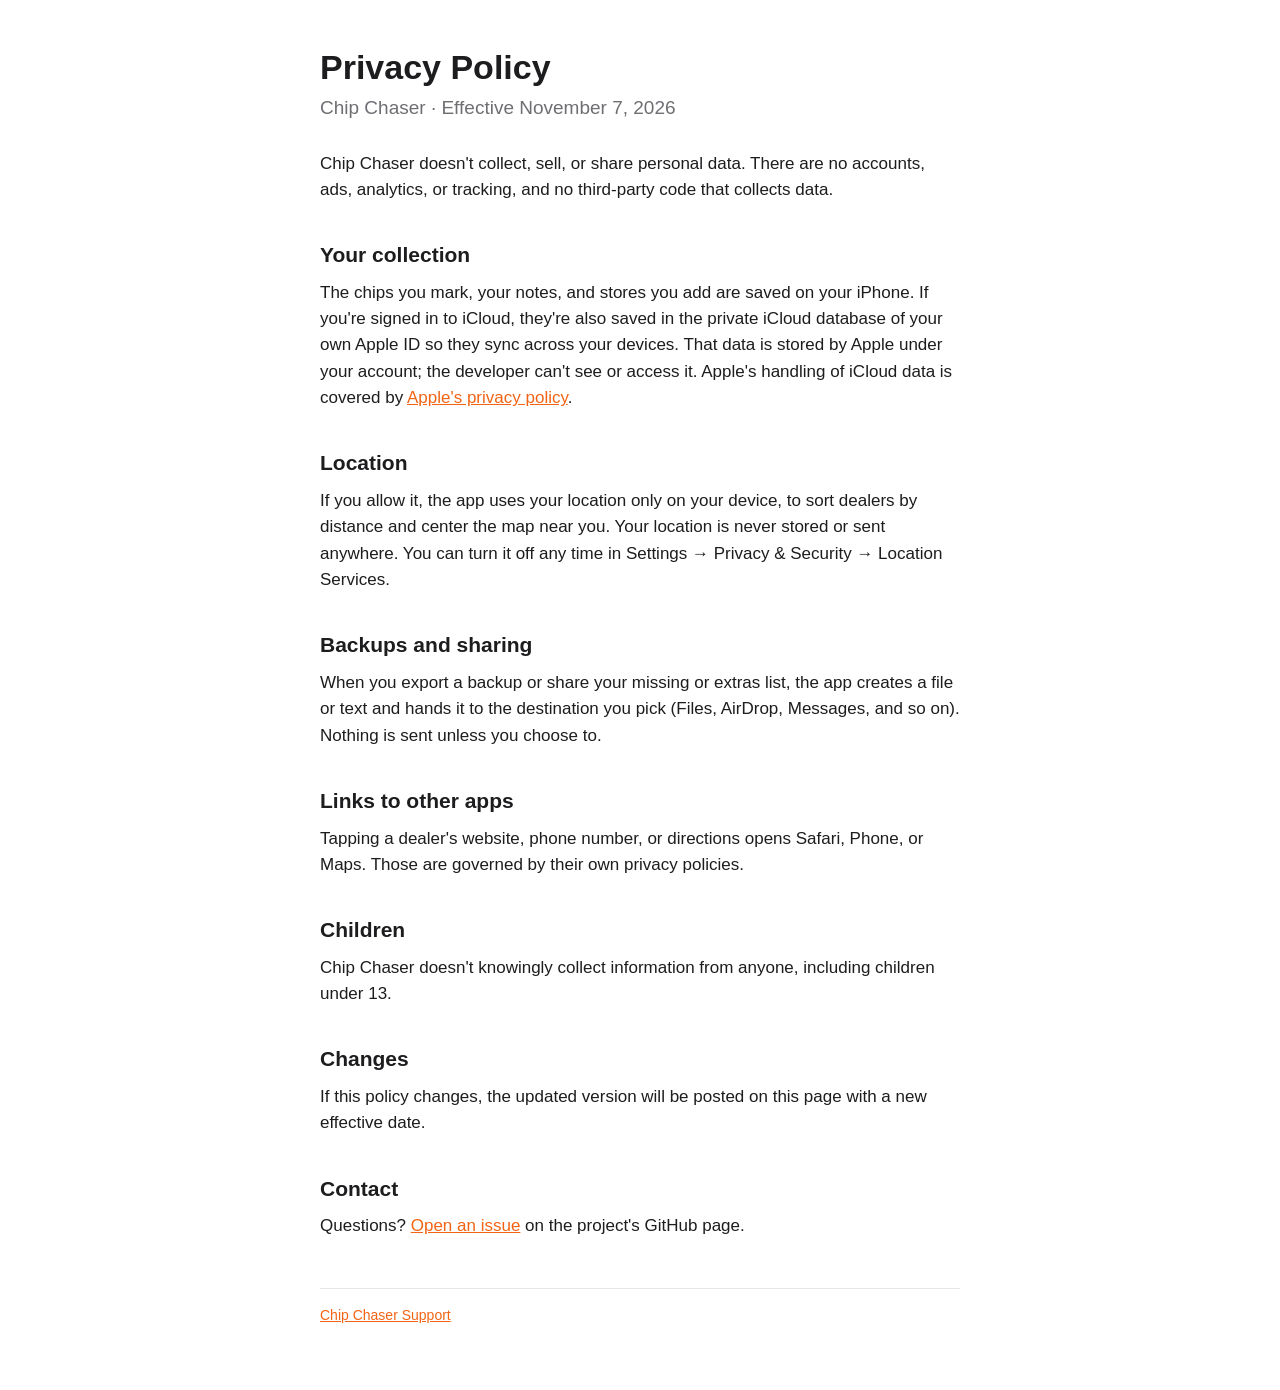
==== docs/privacy.html @ 20cf883c "Rename the app to Chip Chaser and add support and privacy pages App Store review rejects names built" ====
<!doctype html>
<html lang="en">
<head>
<meta charset="utf-8">
<meta name="viewport" content="width=device-width, initial-scale=1">
<title>Chip Chaser Privacy Policy</title>
<link rel="stylesheet" href="style.css">
</head>
<body>
<main>
<h1>Privacy Policy</h1>
<p class="lede">Chip Chaser · Effective November 7, 2026</p>

<p>Chip Chaser doesn't collect, sell, or share personal data. There are no accounts, ads, analytics, or tracking, and no third-party code that collects data.</p>

<h2>Your collection</h2>
<p>The chips you mark, your notes, and stores you add are saved on your iPhone. If you're signed in to iCloud, they're also saved in the private iCloud database of your own Apple ID so they sync across your devices. That data is stored by Apple under your account; the developer can't see or access it. Apple's handling of iCloud data is covered by <a href="https://www.apple.com/legal/privacy/">Apple's privacy policy</a>.</p>

<h2>Location</h2>
<p>If you allow it, the app uses your location only on your device, to sort dealers by distance and center the map near you. Your location is never stored or sent anywhere. You can turn it off any time in Settings → Privacy &amp; Security → Location Services.</p>

<h2>Backups and sharing</h2>
<p>When you export a backup or share your missing or extras list, the app creates a file or text and hands it to the destination you pick (Files, AirDrop, Messages, and so on). Nothing is sent unless you choose to.</p>

<h2>Links to other apps</h2>
<p>Tapping a dealer's website, phone number, or directions opens Safari, Phone, or Maps. Those are governed by their own privacy policies.</p>

<h2>Children</h2>
<p>Chip Chaser doesn't knowingly collect information from anyone, including children under 13.</p>

<h2>Changes</h2>
<p>If this policy changes, the updated version will be posted on this page with a new effective date.</p>

<h2>Contact</h2>
<p>Questions? <a href="https://github.com/NikhilMath/Harley-Chip-Tracker/issues/new">Open an issue</a> on the project's GitHub page.</p>

<footer><a href="index.html">Chip Chaser Support</a></footer>
</main>
</body>
</html>
---- docs/style.css ----
:root { --bg: #ffffff; --text: #1d1d1f; --muted: #6e6e73; --accent: #f26414; --rule: #e5e5ea; }
@media (prefers-color-scheme: dark) { :root { --bg: #000000; --text: #f5f5f7; --muted: #a1a1a6; --accent: #ff7a2e; --rule: #2c2c2e; } }
* { box-sizing: border-box; }
body { margin: 0; background: var(--bg); color: var(--text); font: 17px/1.55 -apple-system, BlinkMacSystemFont, "Segoe UI", sans-serif; }
main { max-width: 680px; margin: 0 auto; padding: 48px 20px 64px; }
h1 { font-size: 34px; line-height: 1.15; margin: 0 0 6px; }
h2 { font-size: 21px; margin: 36px 0 8px; }
p, li { margin: 0 0 12px; }
.lede { color: var(--muted); font-size: 19px; margin-bottom: 28px; }
a { color: var(--accent); }
.icon { width: 72px; height: 72px; border-radius: 16px; margin-bottom: 16px; }
footer { margin-top: 48px; padding-top: 16px; border-top: 1px solid var(--rule); color: var(--muted); font-size: 14px; }
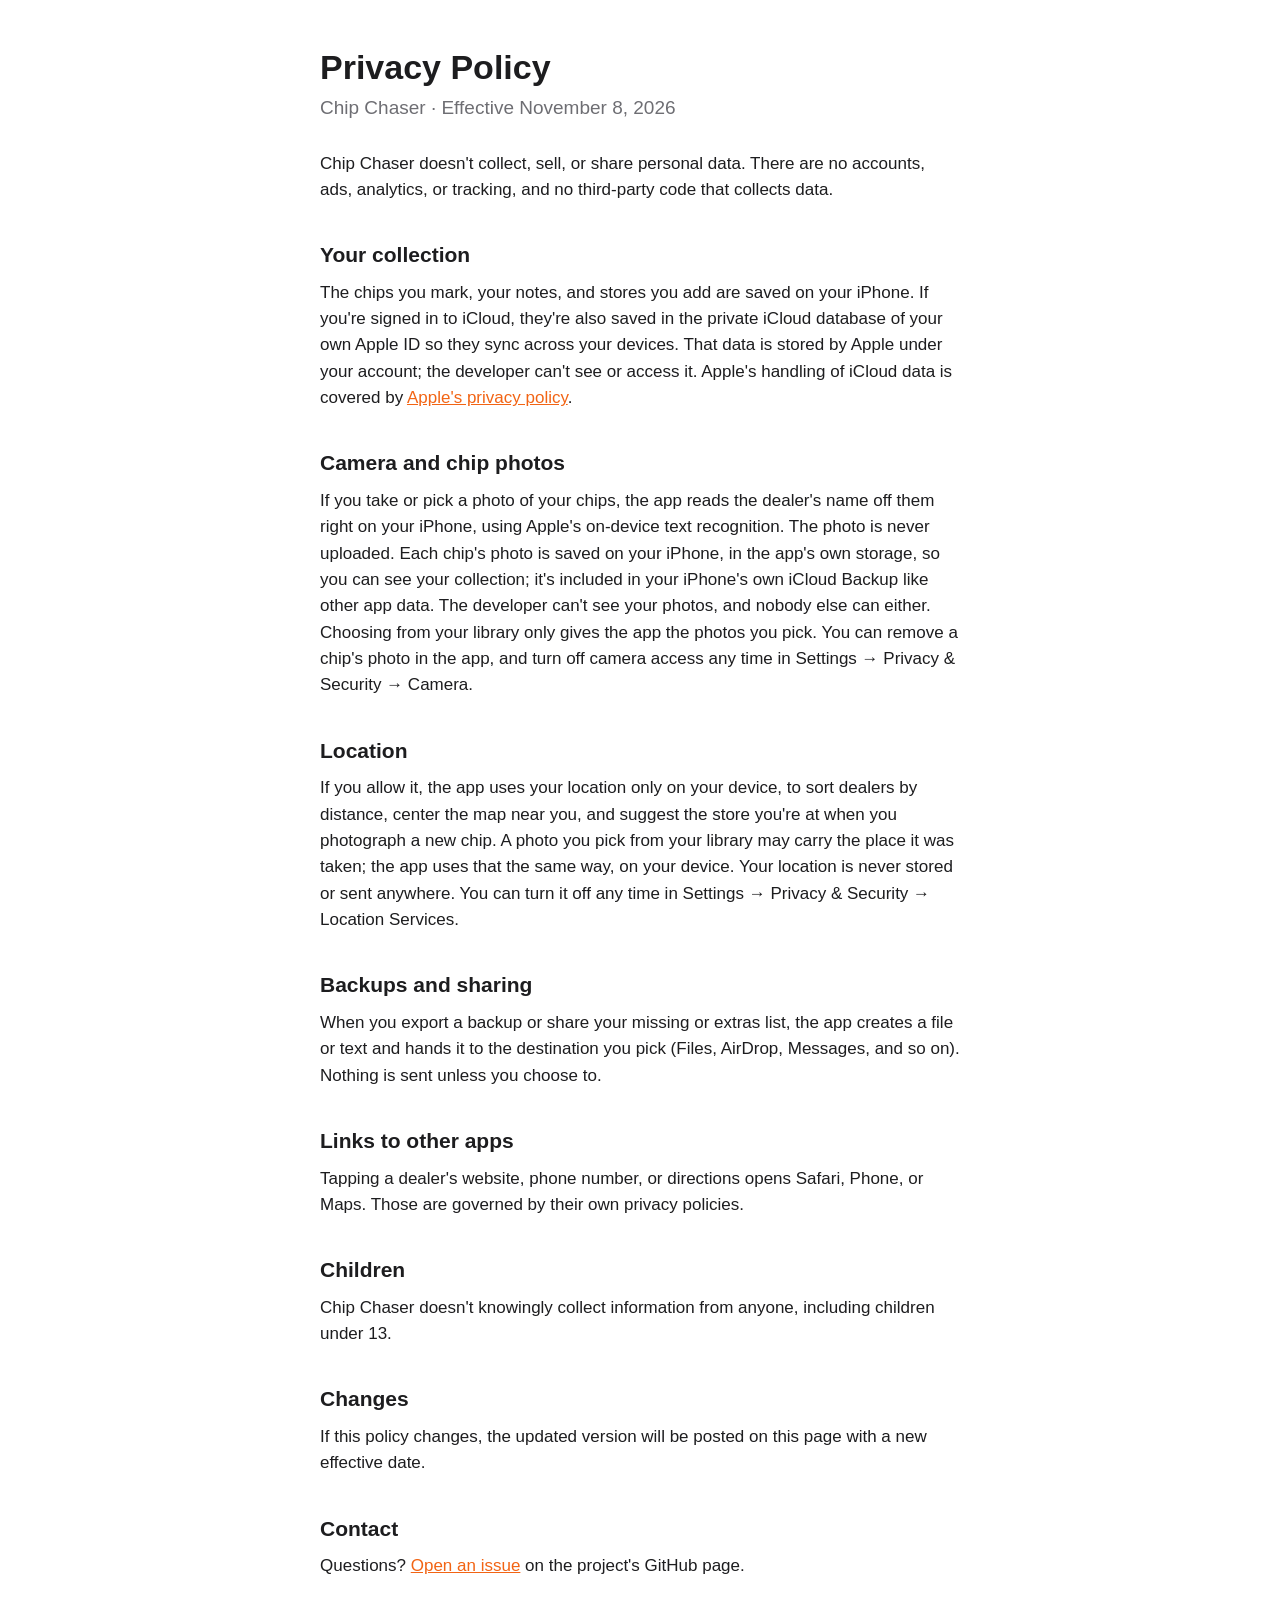
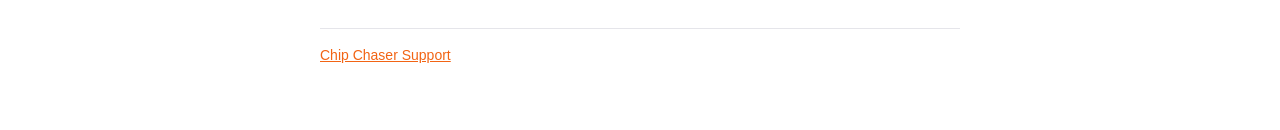
==== commit 7d76c8ed: "Add chips from a photo, and a Collection tab of chip photos (1.3) Take or pick a photo of a chip, or" ====
--- a/docs/privacy.html
+++ b/docs/privacy.html
@@ -9,15 +9,17 @@
 <body>
 <main>
 <h1>Privacy Policy</h1>
-<p class="lede">Chip Chaser · Effective November 7, 2026</p>
+<p class="lede">Chip Chaser · Effective November 8, 2026</p>
 
 <p>Chip Chaser doesn't collect, sell, or share personal data. There are no accounts, ads, analytics, or tracking, and no third-party code that collects data.</p>
 
 <h2>Your collection</h2>
 <p>The chips you mark, your notes, and stores you add are saved on your iPhone. If you're signed in to iCloud, they're also saved in the private iCloud database of your own Apple ID so they sync across your devices. That data is stored by Apple under your account; the developer can't see or access it. Apple's handling of iCloud data is covered by <a href="https://www.apple.com/legal/privacy/">Apple's privacy policy</a>.</p>
 
+<h2>Camera and chip photos</h2>
+<p>If you take or pick a photo of your chips, the app reads the dealer's name off them right on your iPhone, using Apple's on-device text recognition. The photo is never uploaded. Each chip's photo is saved on your iPhone, in the app's own storage, so you can see your collection; it's included in your iPhone's own iCloud Backup like other app data. The developer can't see your photos, and nobody else can either. Choosing from your library only gives the app the photos you pick. You can remove a chip's photo in the app, and turn off camera access any time in Settings → Privacy &amp; Security → Camera.</p>
 <h2>Location</h2>
-<p>If you allow it, the app uses your location only on your device, to sort dealers by distance and center the map near you. Your location is never stored or sent anywhere. You can turn it off any time in Settings → Privacy &amp; Security → Location Services.</p>
+<p>If you allow it, the app uses your location only on your device, to sort dealers by distance, center the map near you, and suggest the store you're at when you photograph a new chip. A photo you pick from your library may carry the place it was taken; the app uses that the same way, on your device. Your location is never stored or sent anywhere. You can turn it off any time in Settings → Privacy &amp; Security → Location Services.</p>
 
 <h2>Backups and sharing</h2>
 <p>When you export a backup or share your missing or extras list, the app creates a file or text and hands it to the destination you pick (Files, AirDrop, Messages, and so on). Nothing is sent unless you choose to.</p>
@@ -32,7 +34,7 @@
 <p>If this policy changes, the updated version will be posted on this page with a new effective date.</p>
 
 <h2>Contact</h2>
-<p>Questions? <a href="https://github.com/NikhilMath/Harley-Chip-Tracker/issues/new">Open an issue</a> on the project's GitHub page.</p>
+<p>Questions? <a href="https://github.com/NikhilMath/Chip-Chaser/issues/new">Open an issue</a> on the project's GitHub page.</p>
 
 <footer><a href="index.html">Chip Chaser Support</a></footer>
 </main>
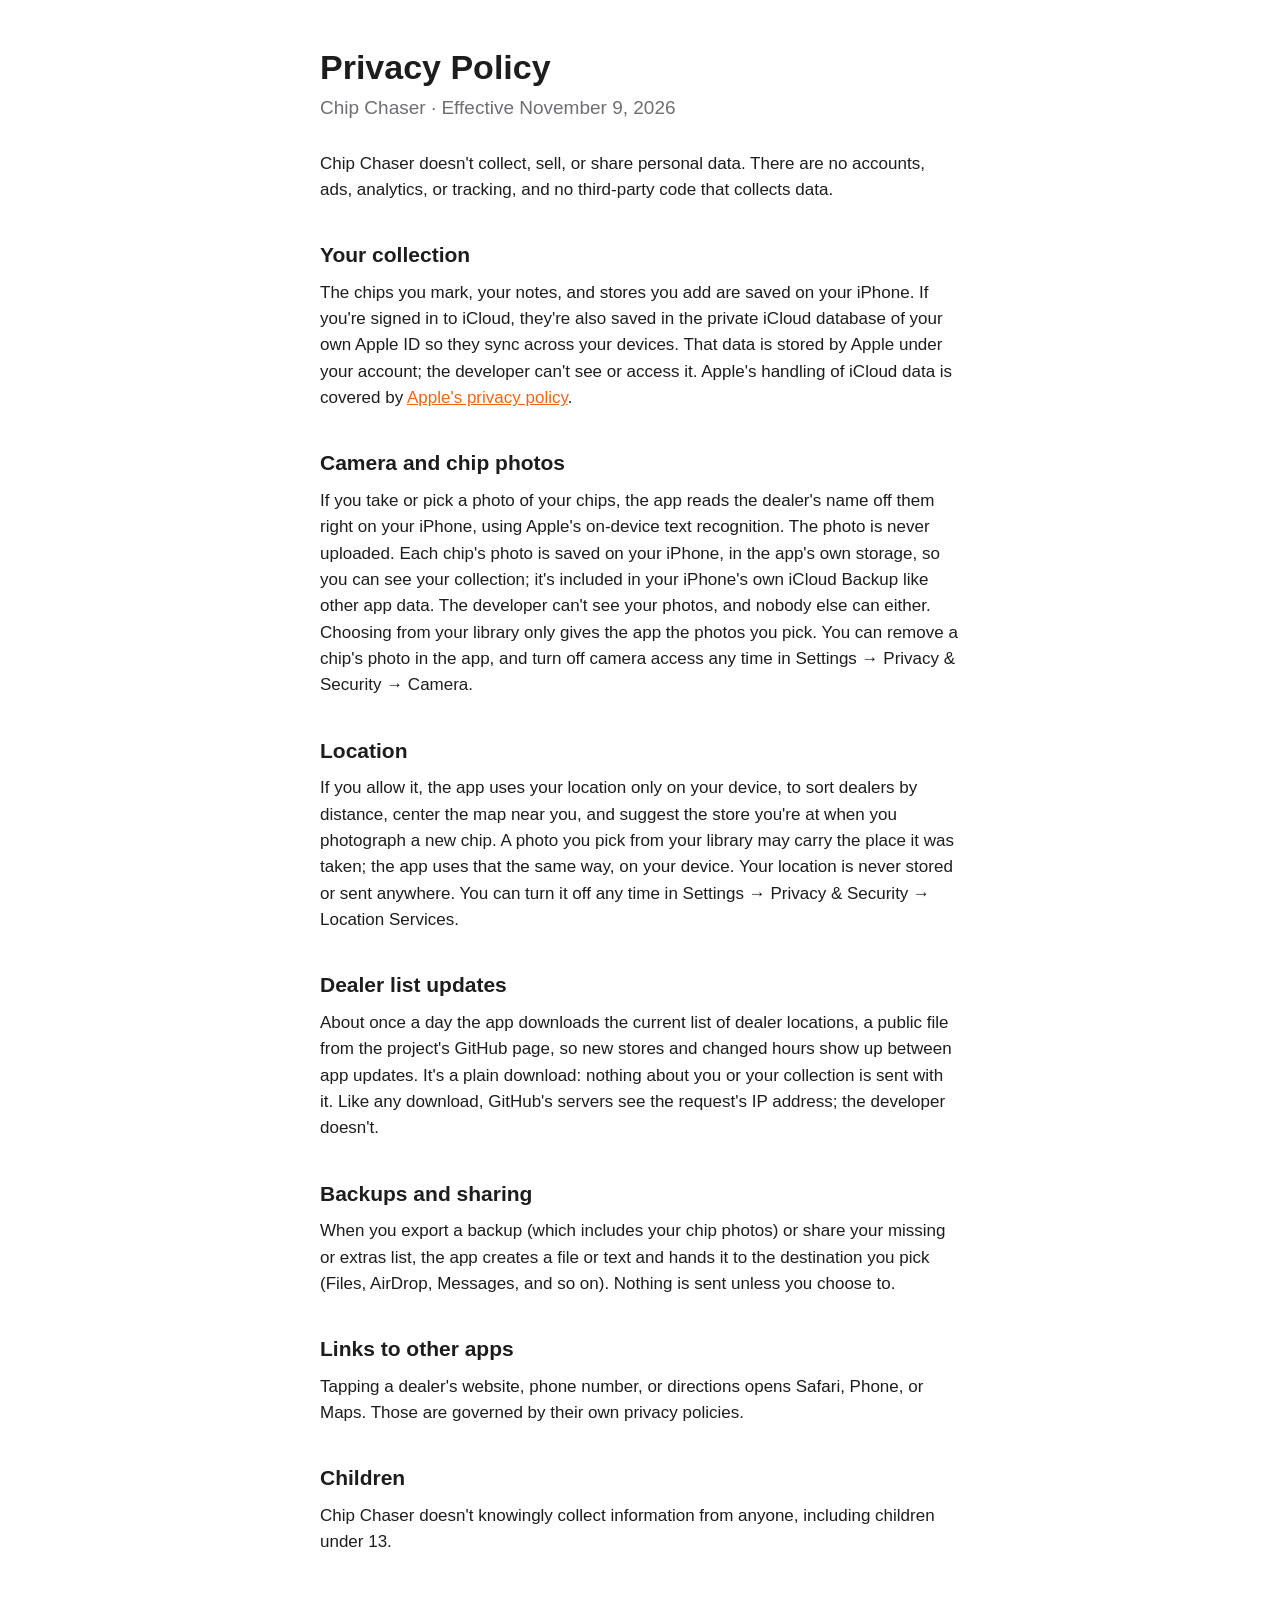
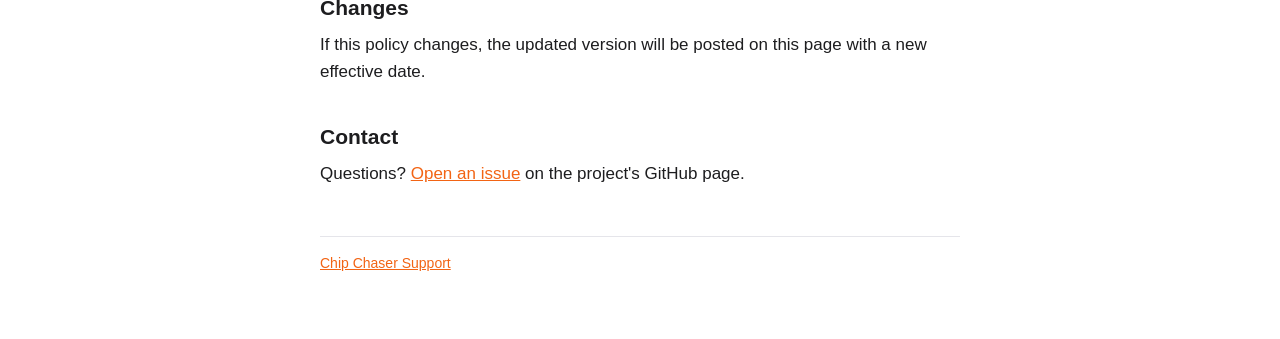
==== commit 13ca7e3e: "Version 1.4: safer restores, map grouping, self-updating dealer list - Restoring a backup only ever " ====
--- a/docs/privacy.html
+++ b/docs/privacy.html
@@ -9,7 +9,7 @@
 <body>
 <main>
 <h1>Privacy Policy</h1>
-<p class="lede">Chip Chaser · Effective November 8, 2026</p>
+<p class="lede">Chip Chaser · Effective November 9, 2026</p>
 
 <p>Chip Chaser doesn't collect, sell, or share personal data. There are no accounts, ads, analytics, or tracking, and no third-party code that collects data.</p>
 
@@ -21,8 +21,11 @@
 <h2>Location</h2>
 <p>If you allow it, the app uses your location only on your device, to sort dealers by distance, center the map near you, and suggest the store you're at when you photograph a new chip. A photo you pick from your library may carry the place it was taken; the app uses that the same way, on your device. Your location is never stored or sent anywhere. You can turn it off any time in Settings → Privacy &amp; Security → Location Services.</p>
 
+<h2>Dealer list updates</h2>
+<p>About once a day the app downloads the current list of dealer locations, a public file from the project's GitHub page, so new stores and changed hours show up between app updates. It's a plain download: nothing about you or your collection is sent with it. Like any download, GitHub's servers see the request's IP address; the developer doesn't.</p>
+
 <h2>Backups and sharing</h2>
-<p>When you export a backup or share your missing or extras list, the app creates a file or text and hands it to the destination you pick (Files, AirDrop, Messages, and so on). Nothing is sent unless you choose to.</p>
+<p>When you export a backup (which includes your chip photos) or share your missing or extras list, the app creates a file or text and hands it to the destination you pick (Files, AirDrop, Messages, and so on). Nothing is sent unless you choose to.</p>
 
 <h2>Links to other apps</h2>
 <p>Tapping a dealer's website, phone number, or directions opens Safari, Phone, or Maps. Those are governed by their own privacy policies.</p>
